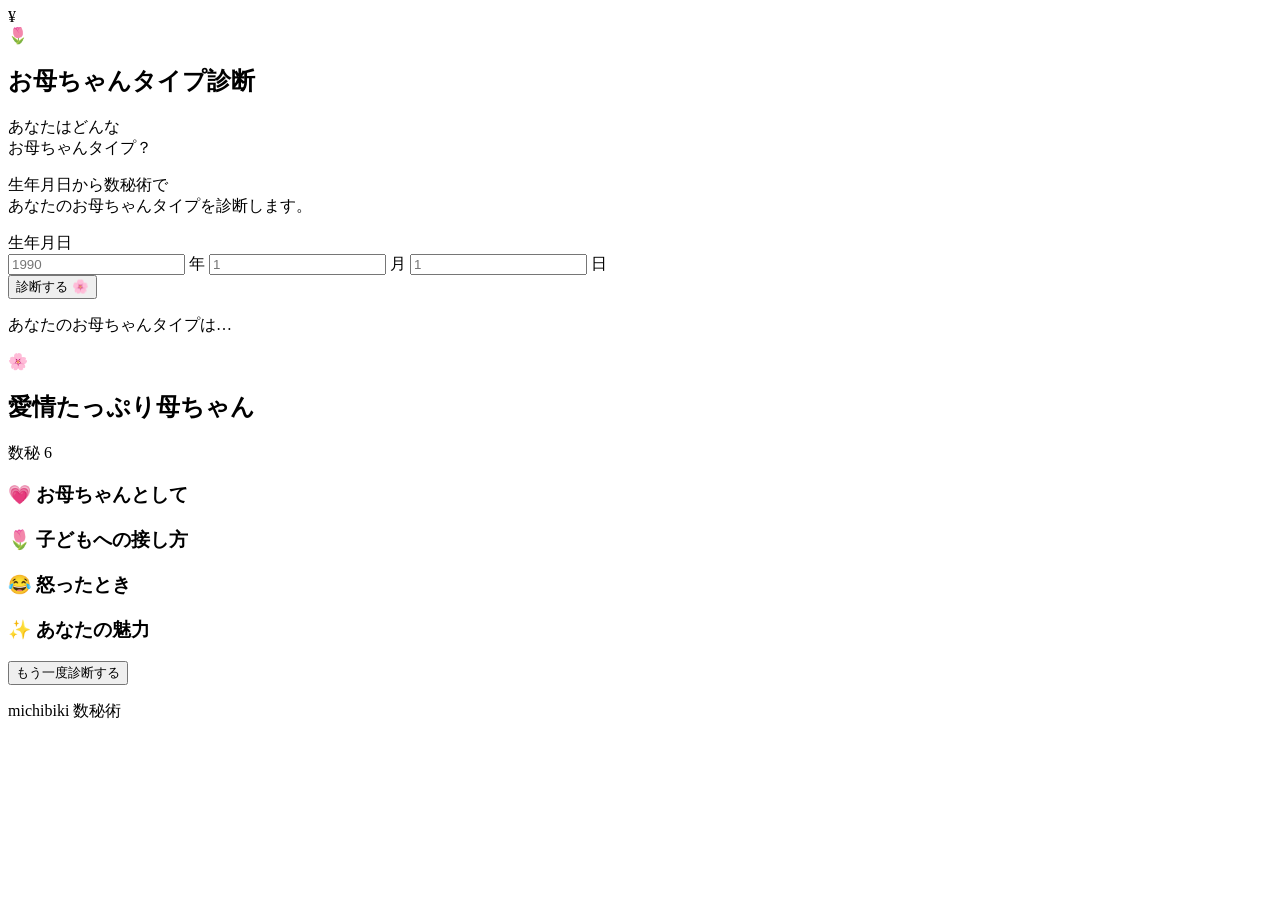
==== index.html @ 12138212 "Update and rename index/index.html to index.html" ====
¥

<!DOCTYPE html>
<html lang="ja">
<head>
  <meta charset="UTF-8">
  <meta name="viewport" content="width=device-width, initial-scale=1.0">

  <title>お母ちゃんタイプ診断</title>

  <link rel="stylesheet" href="style.css">
</head>

<body>

  <main class="container">

    <section class="intro">
      <div class="flower">🌷</div>

      <h1>お母ちゃんタイプ診断</h1>

      <p class="subtitle">
        あなたはどんな<br>
        お母ちゃんタイプ？
      </p>

      <p class="description">
        生年月日から数秘術で<br>
        あなたのお母ちゃんタイプを診断します。
      </p>

      <div class="birth-box">

        <label>生年月日</label>

        <div class="date-input">
          <input type="number" id="year" placeholder="1990">
          <span>年</span>

          <input type="number" id="month" placeholder="1">
          <span>月</span>

          <input type="number" id="day" placeholder="1">
          <span>日</span>
        </div>

        <button onclick="diagnose()">
          診断する 🌸
        </button>

      </div>
    </section>


    <!-- 結果 -->
    <section id="result" class="result hidden">

      <p class="result-label">
        あなたのお母ちゃんタイプは…
      </p>

      <div class="result-card">

        <div id="resultIcon" class="result-icon">
          🌸
        </div>

        <h2 id="typeName">
          愛情たっぷり母ちゃん
        </h2>

        <p id="typeNumber" class="number">
          数秘 6
        </p>

        <p id="typeDescription"></p>

        <div class="detail">

          <h3>💗 お母ちゃんとして</h3>
          <p id="motherText"></p>

          <h3>🌷 子どもへの接し方</h3>
          <p id="childText"></p>

          <h3>😂 怒ったとき</h3>
          <p id="angryText"></p>

          <h3>✨ あなたの魅力</h3>
          <p id="charmText"></p>

        </div>

      </div>

      <button class="again" onclick="resetDiagnosis()">
        もう一度診断する
      </button>

    </section>

  </main>


  <footer>
    <p>michibiki 数秘術</p>
  </footer>


  <script src="script.js"></script>

</body>
</html>
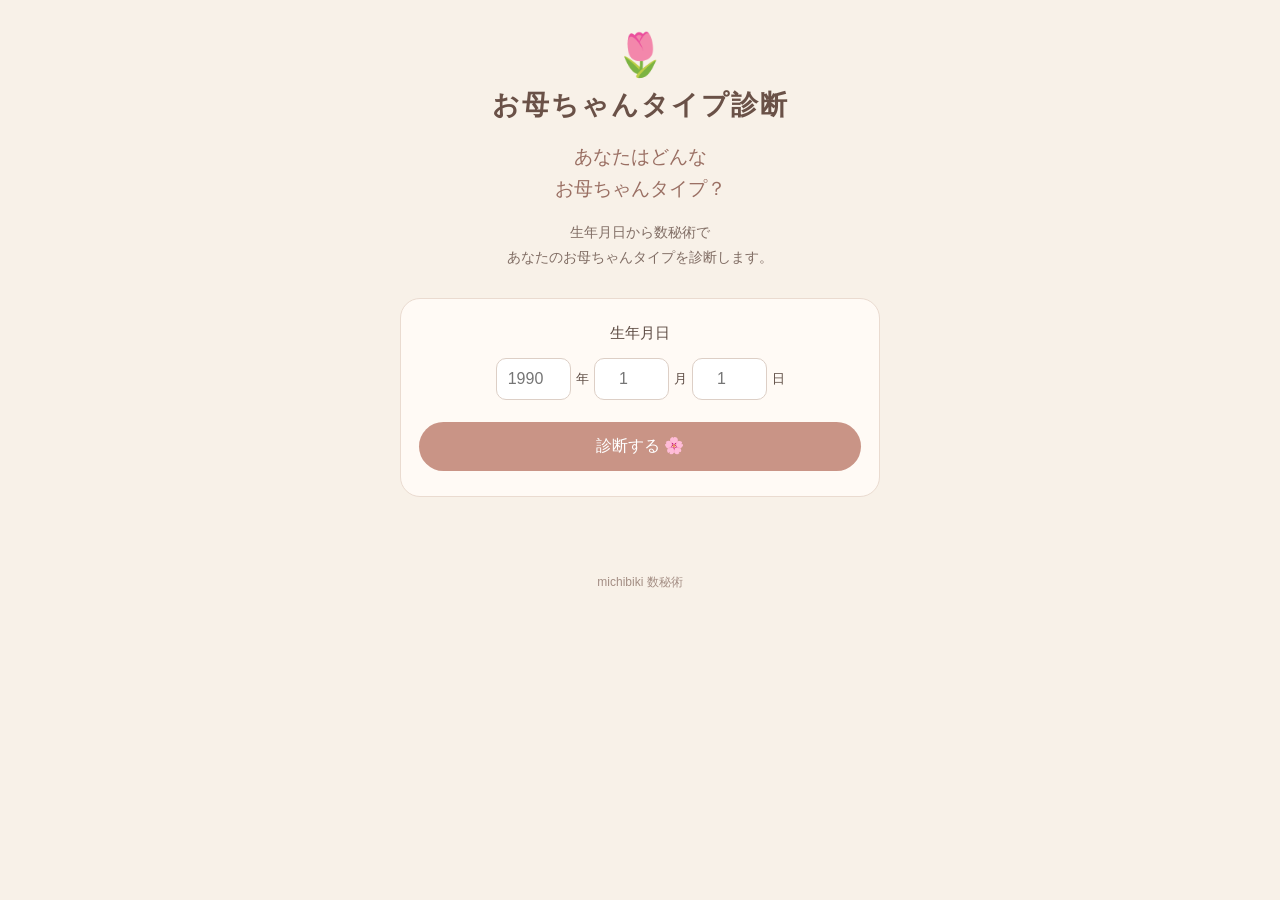
==== commit 57164aef: "Update index.html" ====
--- a/index.html
+++ b/index.html
@@ -1,4 +1,4 @@
-¥
+
 
 <!DOCTYPE html>
 <html lang="ja">
--- a/style.css
+++ b/style.css
@@ -0,0 +1,220 @@
+* {
+  box-sizing: border-box;
+}
+
+body {
+  margin: 0;
+  background: #f8f1e8;
+  color: #5d4b43;
+  font-family:
+    -apple-system,
+    BlinkMacSystemFont,
+    "Hiragino Kaku Gothic ProN",
+    "Yu Gothic",
+    sans-serif;
+}
+
+.container {
+  width: 100%;
+  max-width: 520px;
+  margin: 0 auto;
+  padding: 30px 20px 50px;
+}
+
+
+/* タイトル部分 */
+
+.intro {
+  text-align: center;
+}
+
+.flower {
+  font-size: 42px;
+  margin-bottom: 8px;
+}
+
+h1 {
+  margin: 0;
+  font-size: 27px;
+  font-weight: 600;
+  letter-spacing: 2px;
+  color: #6a5147;
+}
+
+.subtitle {
+  margin: 18px 0 10px;
+  font-size: 19px;
+  line-height: 1.7;
+  color: #9a6f63;
+}
+
+.description {
+  font-size: 14px;
+  line-height: 1.8;
+  color: #806d64;
+}
+
+
+/* 入力部分 */
+
+.birth-box {
+  background: #fffaf5;
+  margin-top: 28px;
+  padding: 25px 18px;
+  border-radius: 20px;
+  border: 1px solid #eadbd0;
+}
+
+.birth-box label {
+  display: block;
+  font-size: 15px;
+  margin-bottom: 15px;
+}
+
+.date-input {
+  display: flex;
+  justify-content: center;
+  align-items: center;
+  gap: 5px;
+}
+
+.date-input input {
+  width: 75px;
+  padding: 11px 5px;
+  border: 1px solid #ddcfc6;
+  border-radius: 10px;
+  background: white;
+  text-align: center;
+  font-size: 16px;
+  color: #5d4b43;
+}
+
+.date-input span {
+  font-size: 13px;
+}
+
+button {
+  width: 100%;
+  margin-top: 22px;
+  padding: 14px;
+  border: none;
+  border-radius: 30px;
+  background: #c99486;
+  color: white;
+  font-size: 16px;
+  cursor: pointer;
+}
+
+button:hover {
+  opacity: 0.85;
+}
+
+
+/* 結果 */
+
+.result {
+  text-align: center;
+  margin-top: 20px;
+}
+
+.result-label {
+  font-size: 14px;
+  color: #806d64;
+}
+
+.result-card {
+  margin-top: 15px;
+  padding: 28px 22px;
+  background: #fffaf5;
+  border-radius: 22px;
+  border: 1px solid #eadbd0;
+  text-align: left;
+}
+
+.result-icon {
+  text-align: center;
+  font-size: 45px;
+}
+
+.result-card h2 {
+  text-align: center;
+  margin: 12px 0 5px;
+  font-size: 23px;
+  color: #76574d;
+}
+
+.number {
+  text-align: center;
+  margin: 0 0 22px;
+  font-size: 13px;
+  color: #b58b7e;
+}
+
+.result-card > p {
+  line-height: 1.9;
+  font-size: 14px;
+}
+
+
+/* 詳細 */
+
+.detail {
+  margin-top: 25px;
+}
+
+.detail h3 {
+  margin-top: 23px;
+  margin-bottom: 7px;
+  font-size: 15px;
+  color: #8a6258;
+}
+
+.detail p {
+  margin: 0;
+  font-size: 14px;
+  line-height: 1.8;
+  color: #665750;
+}
+
+
+/* もう一度 */
+
+.again {
+  background: transparent;
+  color: #9a6f63;
+  border: 1px solid #c99486;
+}
+
+.hidden {
+  display: none;
+}
+
+
+/* フッター */
+
+footer {
+  text-align: center;
+  padding: 15px;
+  color: #a48e84;
+  font-size: 12px;
+}
+
+
+/* スマホ */
+
+@media (max-width: 400px) {
+
+  .container {
+    padding-left: 15px;
+    padding-right: 15px;
+  }
+
+  h1 {
+    font-size: 24px;
+  }
+
+  .date-input input {
+    width: 65px;
+  }
+
+}
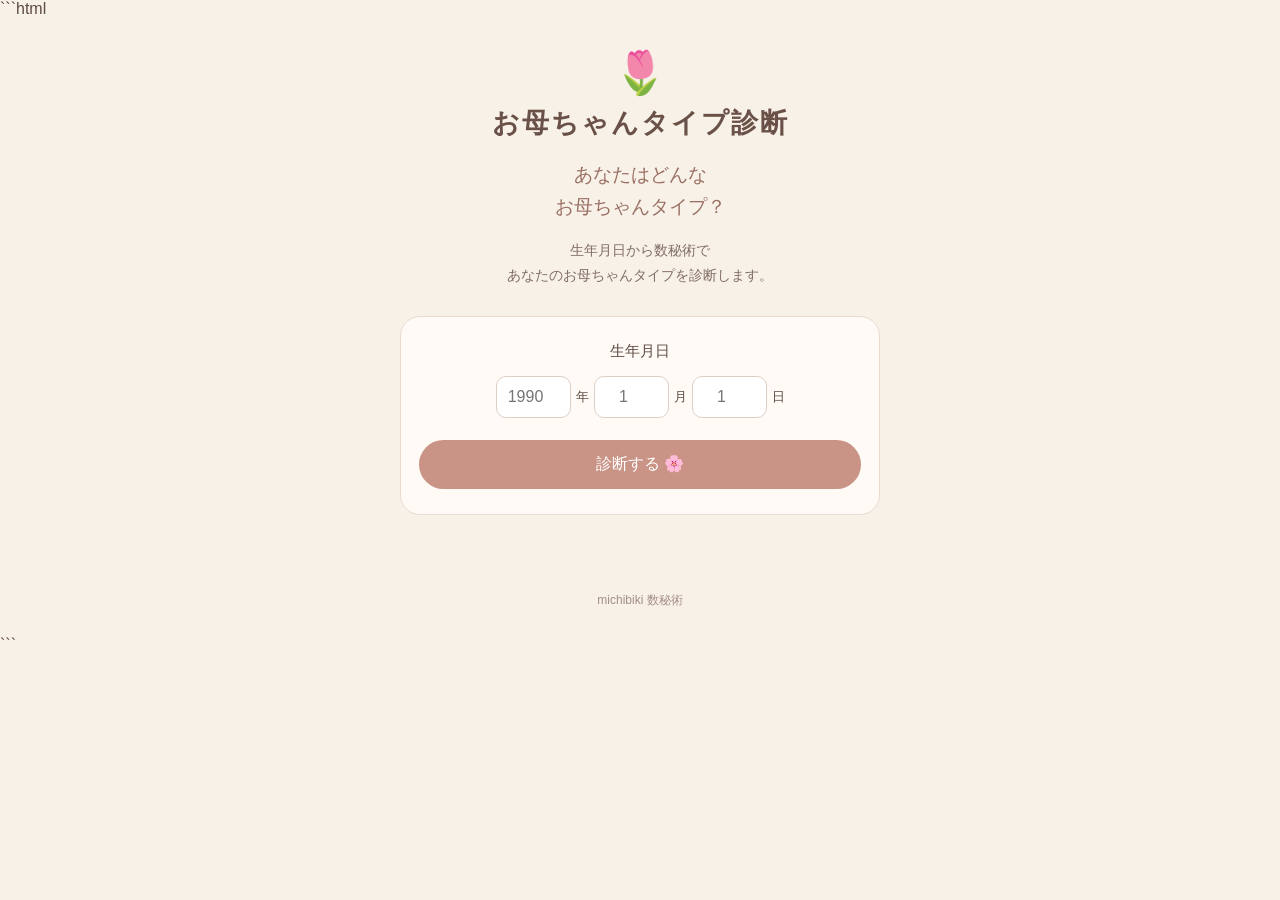
==== commit d862e51f: "Improve HTML structure in profile section Refactor profile section for better readability." ====
--- a/index.html
+++ b/index.html
@@ -1,5 +1,6 @@
 
 
+```html
 <!DOCTYPE html>
 <html lang="ja">
 <head>
@@ -98,6 +99,30 @@
         もう一度診断する
       </button>
 
+
+      <!-- Naoプロフィール -->
+      <div class="profile">
+
+        <h2>🔮 お母ちゃん占い師 Nao</h2>
+
+        <p>
+          千葉県在住、1児の母。<br>
+          数秘術や四柱推命などを通して、<br>
+          自分らしく生きるための<br>
+          きっかけをお届けしています🍀
+        </p>
+
+        <a
+          href="https://uminomichi.my.canva.site/dahn6u3pnui"
+          target="_blank"
+          rel="noopener noreferrer"
+          class="official-button"
+        >
+          公式サイトはこちら
+        </a>
+
+      </div>
+
     </section>
 
   </main>
@@ -112,3 +137,4 @@
 
 </body>
 </html>
+```
--- a/style.css
+++ b/style.css
@@ -218,3 +218,52 @@
   }
 
 }
+/* =========================
+   Naoプロフィール
+========================= */
+
+.profile {
+  margin: 35px auto 20px;
+  padding: 25px 20px;
+  max-width: 500px;
+  background: rgba(255, 255, 255, 0.75);
+  border-radius: 20px;
+  text-align: center;
+  border: 1px solid #eadbd0;
+}
+
+.profile h2 {
+  margin: 0 0 15px;
+  font-size: 20px;
+  color: #6b5848;
+}
+
+.profile p {
+  margin: 0 0 20px;
+  line-height: 1.9;
+  font-size: 14px;
+  color: #6b5848;
+}
+
+
+/* =========================
+   公式サイトボタン
+========================= */
+
+.official-button {
+  display: inline-block;
+  padding: 12px 28px;
+  background: #ffffff;
+  color: #6b5848;
+  text-decoration: none;
+  border: 1px solid #d8c8b8;
+  border-radius: 30px;
+  font-size: 14px;
+  font-weight: bold;
+  transition: 0.3s;
+}
+
+.official-button:hover {
+  background: #f7eee7;
+  transform: translateY(-2px);
+}
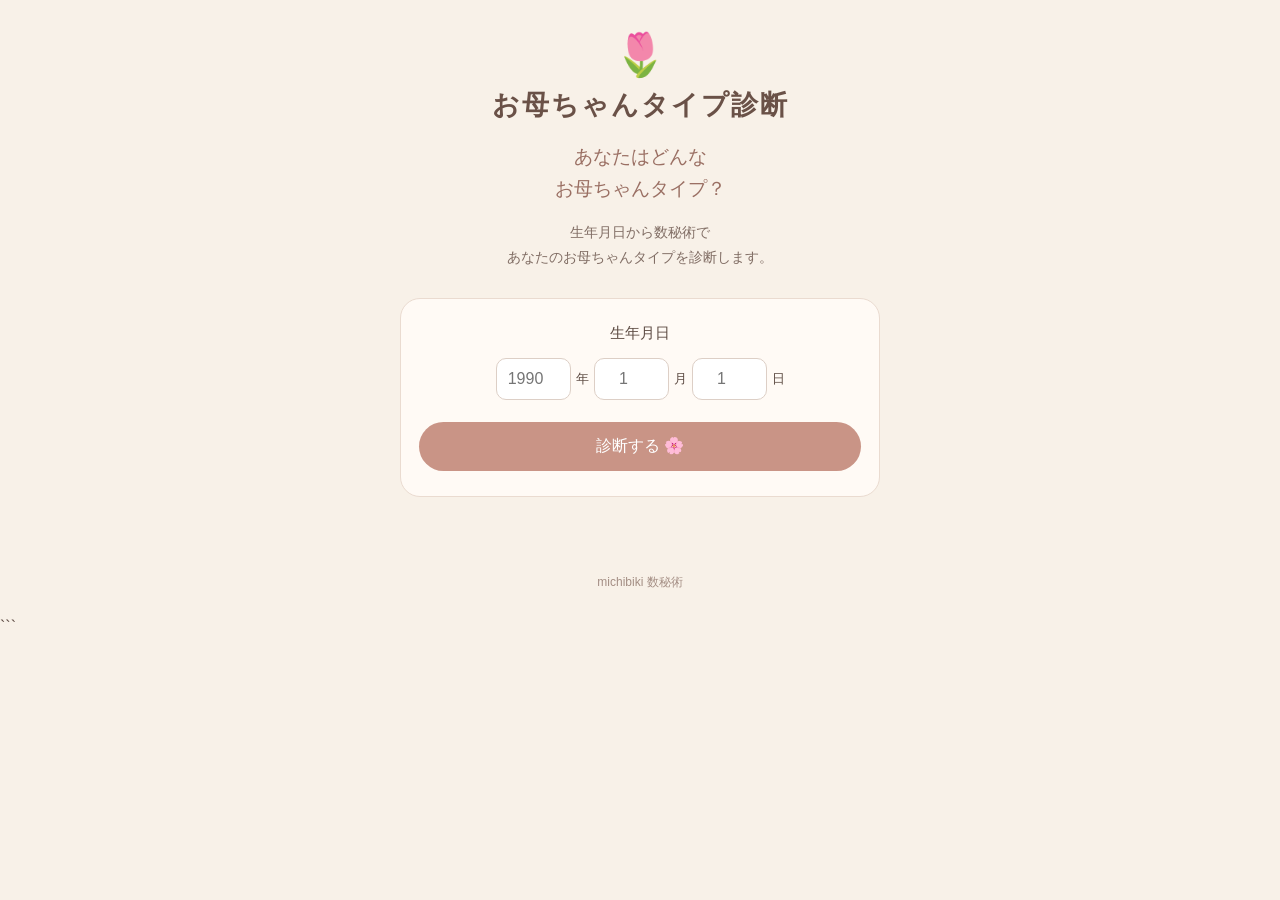
==== commit 352da561: "Remove code block formatting from index.html" ====
--- a/index.html
+++ b/index.html
@@ -1,6 +1,6 @@
 
 
-```html
+
 <!DOCTYPE html>
 <html lang="ja">
 <head>
@@ -103,7 +103,7 @@
       <!-- Naoプロフィール -->
       <div class="profile">
 
-        <h2>🔮 お母ちゃん占い師 Nao</h2>
+        <h2>🔮 占い Nao</h2>
 
         <p>
           千葉県在住、1児の母。<br>
